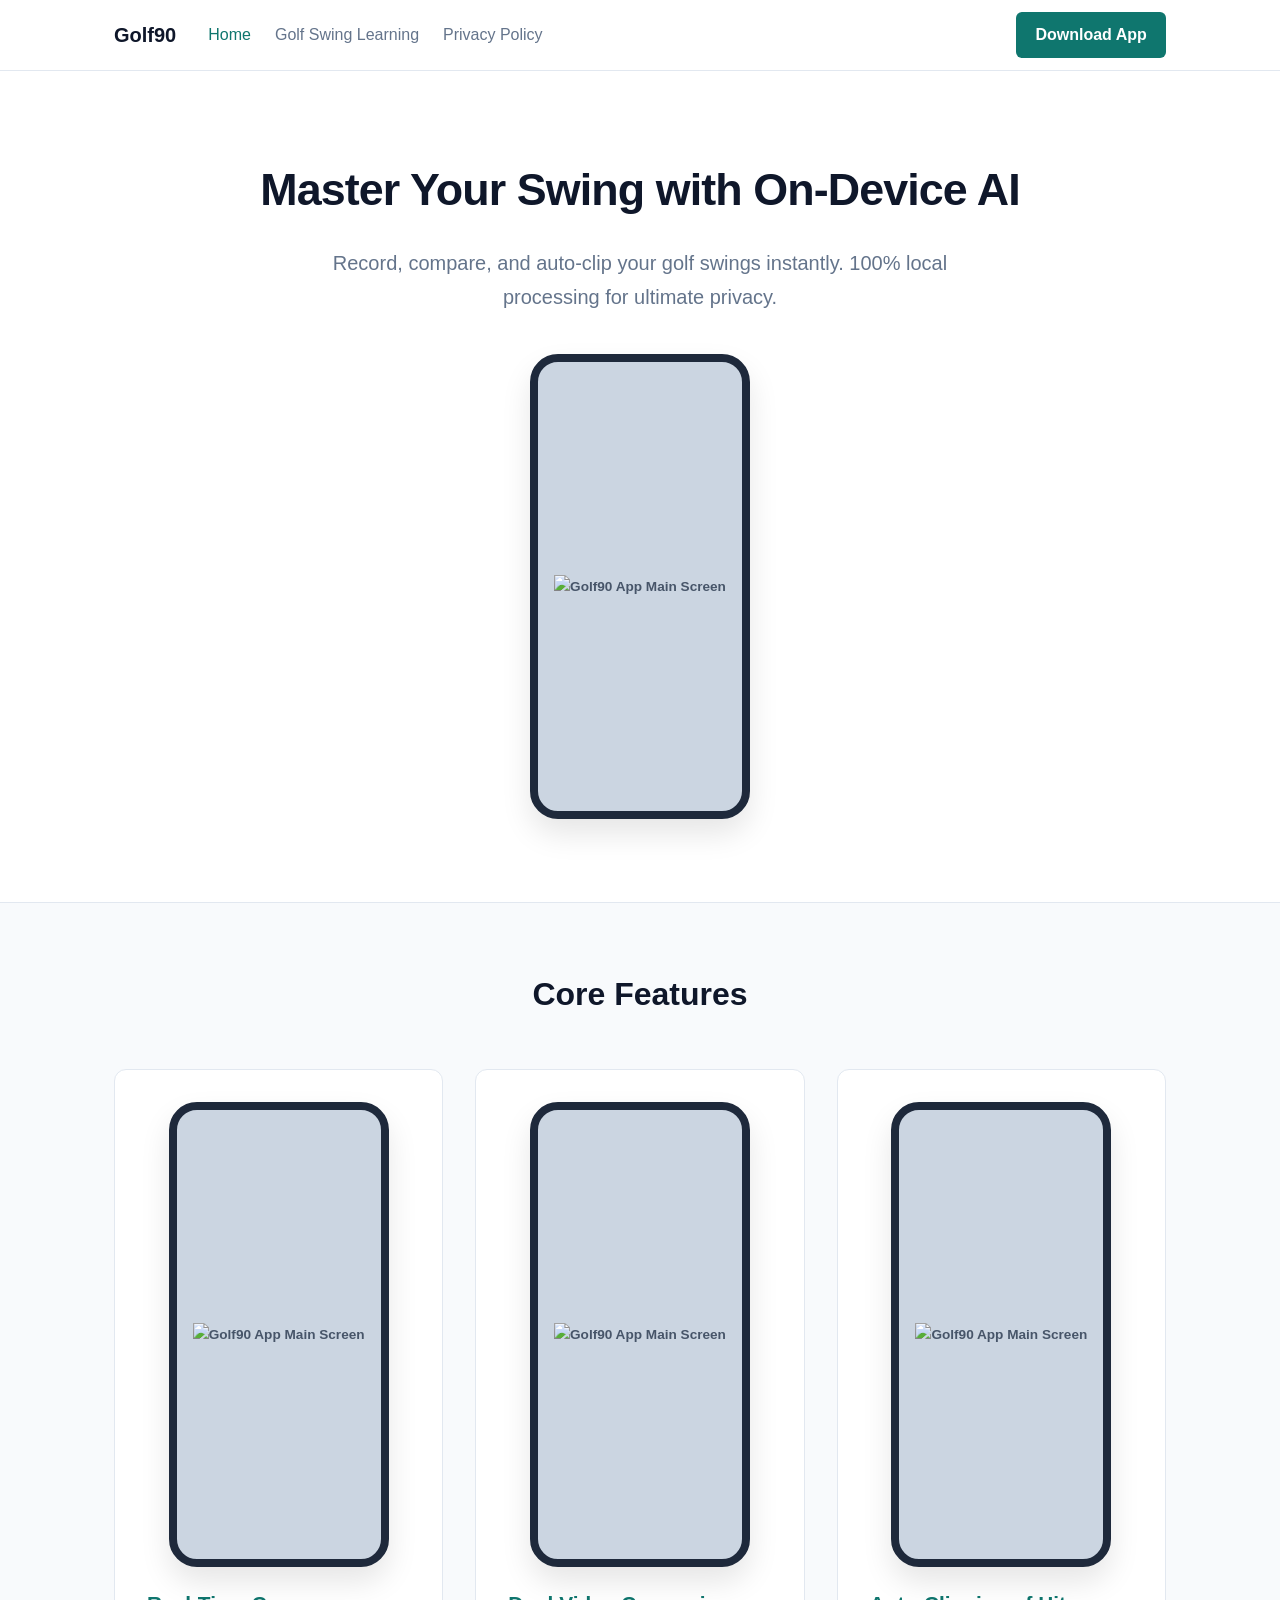
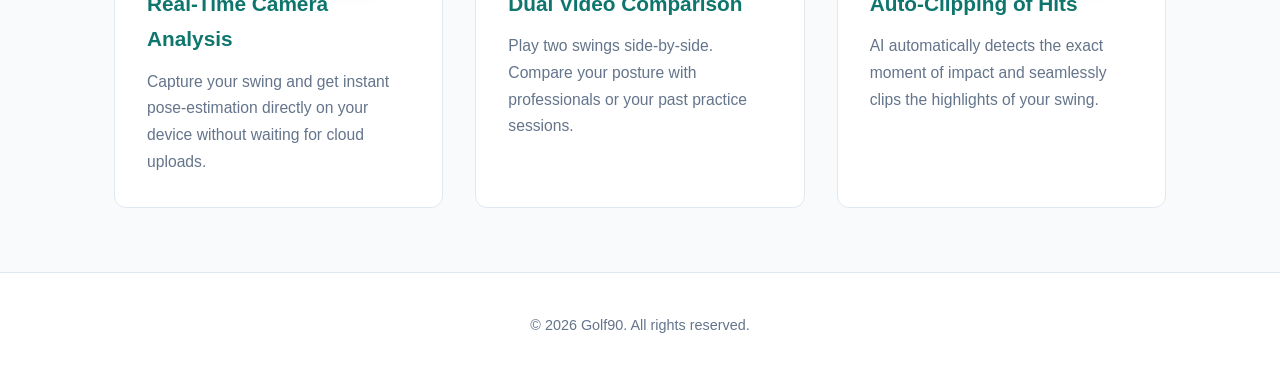
==== index.html @ eeab6f47 "Add files via upload" ====
<!DOCTYPE html>
<html lang="en">
<head>
  <meta charset="UTF-8">
  <meta name="viewport" content="width=device-width, initial-scale=1.0">
  <title>Golf90 - AI Golf Swing Analysis</title>
  <link rel="stylesheet" href="style.css">
</head>
<body>
  <header>
    <div class="container navbar">
      <div class="nav-left">
        <a href="index.html" class="logo-container">
          <span>Golf90</span>
        </a>
        <ul class="nav-menu">
          <li><a href="index.html" class="active" data-i18n="home">Home</a></li>
          <li><a href="blog.html" data-i18n="learn">Golf Swing Learning</a></li>
          <li><a href="privacy.html" data-i18n="privacy">Privacy Policy</a></li>
        </ul>
      </div>
      <a href="https://apps.apple.com" target="_blank" class="btn-download" data-i18n="download">Download App</a>
    </div>
  </header>

  <main>
    <!-- Hero Section -->
    <section class="hero">
      <div class="container">
        <h1 data-i18n="heroTitle">Master Your Swing with On-Device AI</h1>
        <p data-i18n="heroSub">Record, compare, and auto-clip your golf swings instantly. 100% local processing for ultimate privacy.</p>
        
        <div class="hero-visuals">
          <div class="phone-mockup">
            <img src="home.jpg" alt="Golf90 App Main Screen">
          </div>
        </div>
      </div>
    </section>

    <!-- Core Features Section -->
    <section class="features-section">
      <div class="container">
        <h2 class="section-title" data-i18n="featuresTitle">Core Features</h2>
        <div class="features-grid">
          
          <!-- 功能1：实时拍摄分析 -->
          <div class="feature-card">
            <div class="phone-mockup">
              <img src="home.jpg" alt="Golf90 App Main Screen">
            </div>
            <h3 data-i18n="f1Title">Real-Time Camera Analysis</h3>
            <p data-i18n="f1Desc">Capture your swing and get instant pose-estimation directly on your device without waiting for cloud uploads.</p>
          </div>

          <!-- 功能2：双视频对比分析 -->
          <div class="feature-card">
            <div class="phone-mockup">
              <img src="home.jpg" alt="Golf90 App Main Screen">
            </div>
            <h3 data-i18n="f2Title">Dual Video Comparison</h3>
            <p data-i18n="f2Desc">Play two swings side-by-side. Compare your posture with professionals or your past practice sessions.</p>
          </div>

          <!-- 功能3：击球自动剪辑 -->
          <div class="feature-card">
            <div class="phone-mockup">
              <img src="home.jpg" alt="Golf90 App Main Screen">
            </div>
            <h3 data-i18n="f3Title">Auto-Clipping of Hits</h3>
            <p data-i18n="f3Desc">AI automatically detects the exact moment of impact and seamlessly clips the highlights of your swing.</p>
          </div>

        </div>
      </div>
    </section>
  </main>

  <footer>
    <div class="container">
      <p data-i18n="footerText">© 2026 Golf90. All rights reserved.</p>
    </div>
  </footer>

  <script src="i18n.js"></script>
</body>
</html>
---- style.css ----
:root {
  --primary-color: #0f766e;
  --primary-hover: #115e59;
  --bg-color: #f8fafc;
  --text-color: #0f172a;
  --text-muted: #64748b;
  --card-bg: #ffffff;
  --border-color: #e2e8f0;
  --max-width: 1100px;
}

* {
  box-sizing: border-box;
  margin: 0;
  padding: 0;
}

body {
  font-family: -apple-system, BlinkMacSystemFont, "Segoe UI", Roboto, Helvetica, Arial, sans-serif;
  background-color: var(--bg-color);
  color: var(--text-color);
  line-height: 1.7;
}

.container {
  max-width: var(--max-width);
  margin: 0 auto;
  padding: 0 1.5rem;
}

/* Header Navbar */
header {
  background: #ffffff;
  border-bottom: 1px solid var(--border-color);
  position: sticky;
  top: 0;
  z-index: 100;
}

.navbar {
  display: flex;
  justify-content: space-between;
  align-items: center;
  height: 70px;
}

.nav-left {
  display: flex;
  align-items: center;
  gap: 2rem;
}

.logo-container {
  display: flex;
  align-items: center;
  gap: 0.75rem;
  text-decoration: none;
  font-weight: 700;
  font-size: 1.25rem;
  color: var(--text-color);
}

.logo-img {
  width: 36px;
  height: 36px;
  background: var(--primary-color);
  border-radius: 8px;
  display: flex;
  align-items: center;
  justify-content: center;
  color: #fff;
  font-weight: bold;
}

.nav-menu {
  display: flex;
  gap: 1.5rem;
  list-style: none;
}

.nav-menu a {
  text-decoration: none;
  color: var(--text-muted);
  font-weight: 500;
  transition: color 0.2s;
}

.nav-menu a:hover,
.nav-menu a.active {
  color: var(--primary-color);
}

.btn-download {
  background-color: var(--primary-color);
  color: #ffffff;
  padding: 0.6rem 1.2rem;
  border-radius: 6px;
  text-decoration: none;
  font-weight: 600;
  transition: background-color 0.2s;
  white-space: nowrap;
  display: inline-block;
}

.btn-download:hover {
  background-color: var(--primary-hover);
}

/* Hero Section */
.hero {
  padding: 5rem 0 4rem;
  text-align: center;
  background: #ffffff;
  border-bottom: 1px solid var(--border-color);
}

.hero h1 {
  font-size: 2.8rem;
  margin-bottom: 1.2rem;
  letter-spacing: -0.02em;
}

.hero p {
  font-size: 1.25rem;
  color: var(--text-muted);
  max-width: 680px;
  margin: 0 auto 2.5rem;
}

/* Features Grid (核心卖点) */
.features-section {
  padding: 4rem 0;
}

.section-title {
  text-align: center;
  font-size: 2rem;
  margin-bottom: 3rem;
}

.features-grid {
  display: grid;
  grid-template-columns: repeat(auto-fit, minmax(280px, 1fr));
  gap: 2rem;
}

.feature-card {
  background: var(--card-bg);
  padding: 2rem;
  border-radius: 12px;
  border: 1px solid var(--border-color);
}

.feature-card h3 {
  font-size: 1.3rem;
  margin-bottom: 0.75rem;
  color: var(--primary-color);
}

.feature-card p {
  color: var(--text-muted);
  font-size: 0.98rem;
}

/* How it works */
.how-it-works {
  background: #ffffff;
  padding: 4rem 0;
  border-top: 1px solid var(--border-color);
  border-bottom: 1px solid var(--border-color);
}

.steps-grid {
  display: grid;
  grid-template-columns: repeat(auto-fit, minmax(250px, 1fr));
  gap: 2rem;
  margin-top: 2rem;
}

.step-item {
  text-align: center;
}

.step-num {
  width: 45px;
  height: 45px;
  background: var(--bg-color);
  color: var(--primary-color);
  border: 2px solid var(--primary-color);
  border-radius: 50%;
  display: flex;
  align-items: center;
  justify-content: center;
  font-weight: 700;
  margin: 0 auto 1rem;
}

/* Pure Text Article List */
.text-list {
  display: flex;
  flex-direction: column;
  gap: 1.5rem;
  margin: 3rem 0;
}

.text-card {
  background: var(--card-bg);
  border: 1px solid var(--border-color);
  border-radius: 10px;
  padding: 1.8rem;
  transition: border-color 0.2s;
}

.text-card:hover {
  border-color: var(--primary-color);
}

.text-card h2 {
  font-size: 1.35rem;
  margin-bottom: 0.6rem;
}

.text-card h2 a {
  color: var(--text-color);
  text-decoration: none;
}

.text-card h2 a:hover {
  color: var(--primary-color);
}

.text-card p {
  color: var(--text-muted);
  font-size: 1rem;
  margin-bottom: 1rem;
}

.link-more {
  color: var(--primary-color);
  font-weight: 600;
  text-decoration: none;
}

/* Content Box (Article Detail & Privacy) */
.content-box {
  background: var(--card-bg);
  padding: 3rem;
  margin: 3rem auto;
  border-radius: 12px;
  border: 1px solid var(--border-color);
  max-width: 850px;
}

.content-box h1 {
  font-size: 2.2rem;
  margin-bottom: 1.5rem;
  line-height: 1.3;
}

.content-box h2 {
  font-size: 1.4rem;
  margin: 2rem 0 0.8rem;
  color: var(--text-color);
}

.content-box h3 {
  font-size: 1.15rem;
  margin: 1.5rem 0 0.5rem;
}

.content-box p {
  margin-bottom: 1.2rem;
  color: #334155;
  font-size: 1.05rem;
}

.content-box ul, .content-box ol {
  margin: 0 0 1.5rem 1.5rem;
  color: #334155;
}

.content-box li {
  margin-bottom: 0.5rem;
}

.content-box blockquote {
  border-left: 4px solid var(--primary-color);
  padding-left: 1rem;
  margin: 1.5rem 0;
  color: var(--text-muted);
  font-style: italic;
  background: var(--bg-color);
  padding: 1rem;
  border-radius: 0 8px 8px 0;
}

/* Footer */
footer {
  text-align: center;
  padding: 2.5rem 0;
  border-top: 1px solid var(--border-color);
  color: var(--text-muted);
  font-size: 0.9rem;
  background: #ffffff;
}

/* Mobile Responsive */
@media (max-width: 768px) {
  .navbar {
    flex-direction: column;
    height: auto;
    padding: 1rem 0;
    gap: 1rem;
  }
  
  .nav-left {
    flex-direction: column;
    gap: 1rem;
  }
  
  .nav-menu {
    gap: 1rem;
  }

  .hero h1 {
    font-size: 2rem;
  }

  .content-box {
    padding: 1.5rem;
  }
}
/* App Screenshot Mockups */
.phone-mockup {
  width: 100%;
  max-width: 220px; /* 从 280px 缩小 */
  aspect-ratio: 9/19;
  background: #cbd5e1;
  border-radius: 28px; /* 适配缩小的尺寸 */
  border: 8px solid #1e293b; /* 边框等比缩小 */
  margin: 0 auto 1.2rem;
  display: flex;
  align-items: center;
  justify-content: center;
  text-align: center;
  color: #475569;
  font-size: 0.85rem;
  font-weight: 600;
  box-shadow: 0 15px 30px rgba(0,0,0,0.1);
  overflow: hidden;
  position: relative;
}

.phone-mockup span {
  padding: 0.8rem;
}
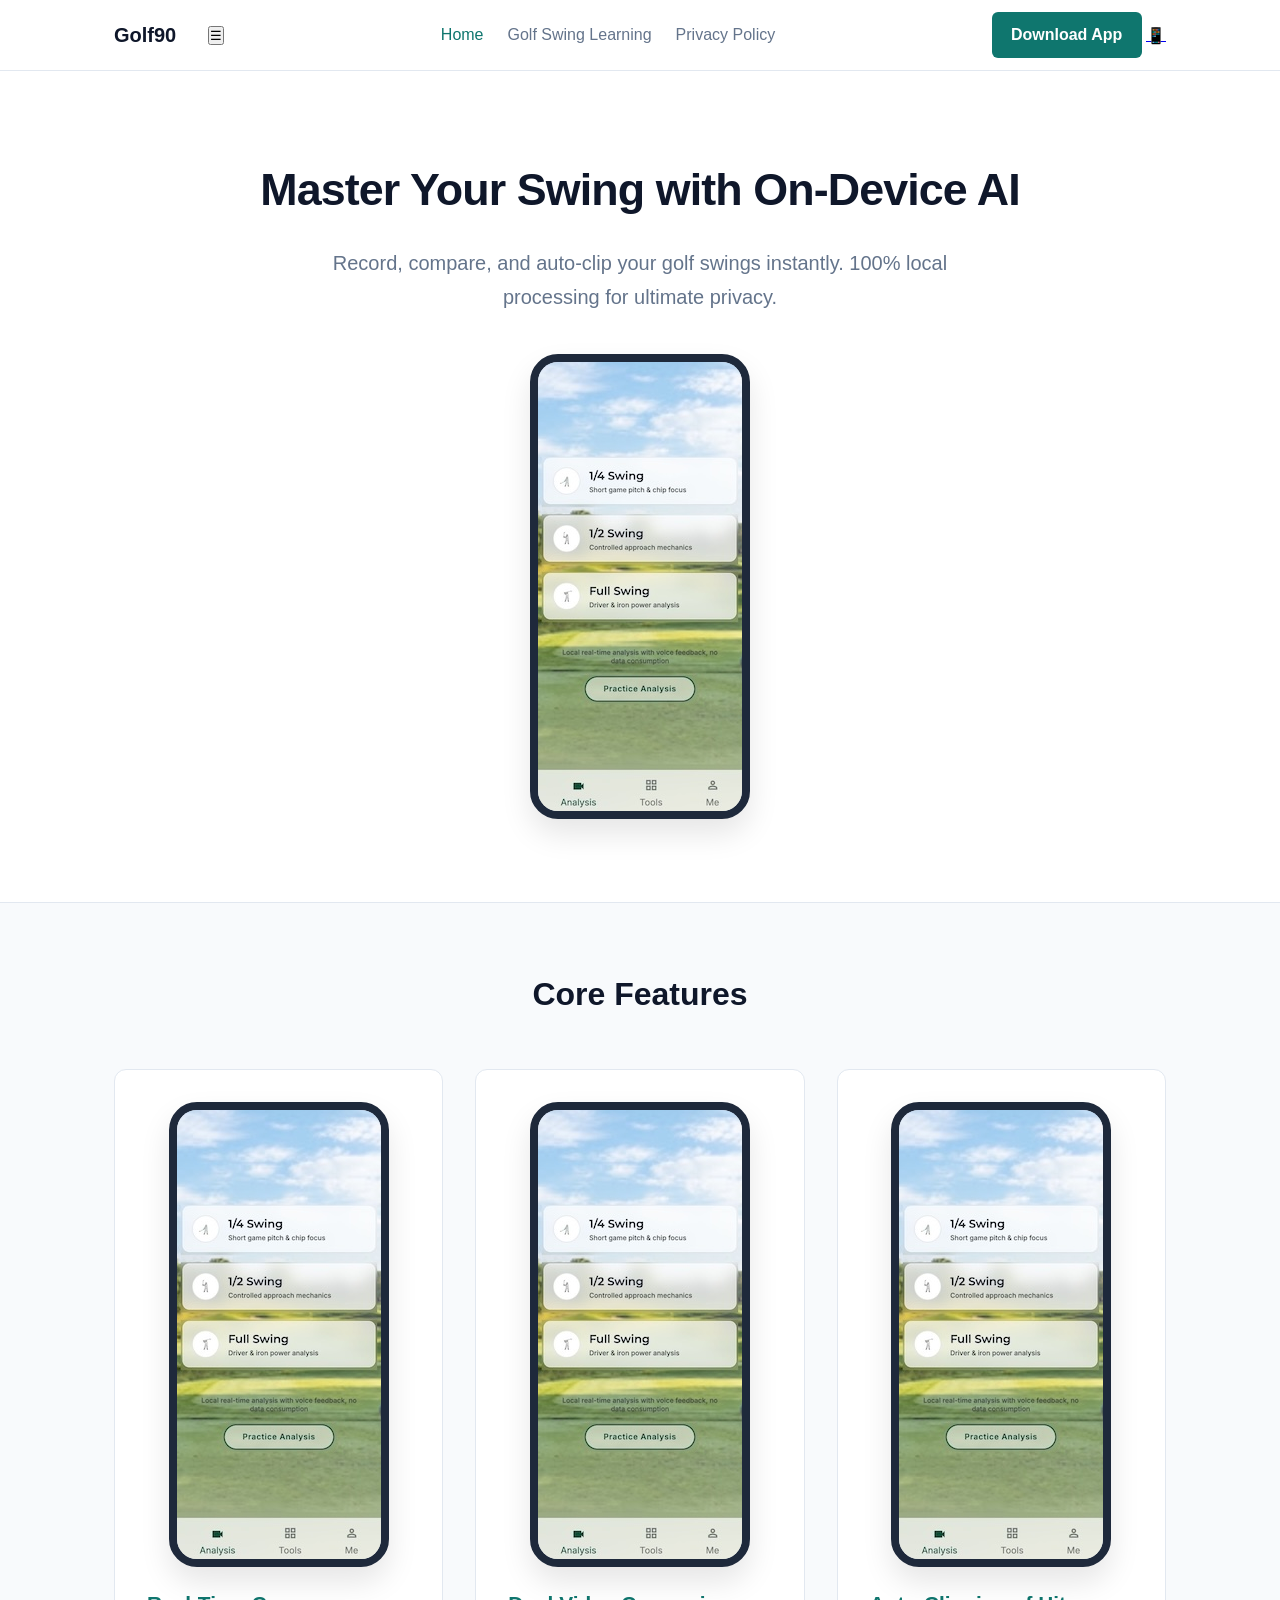
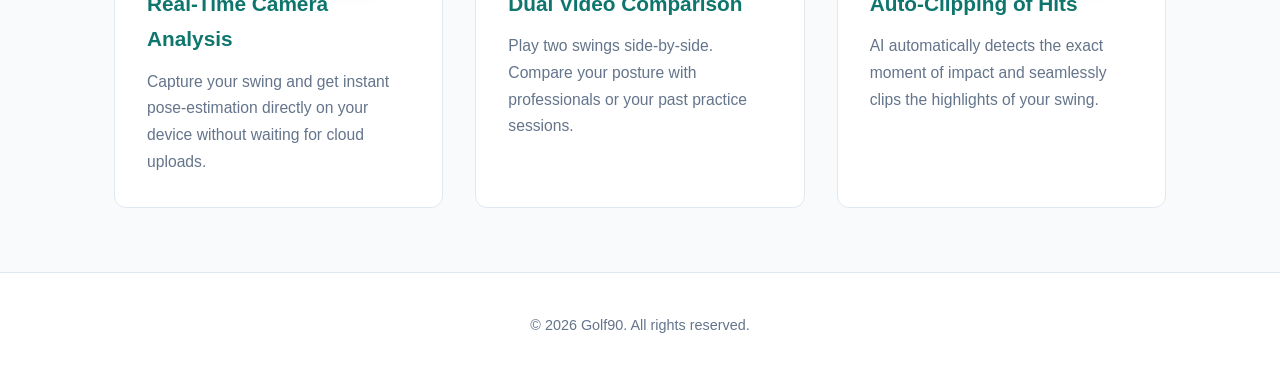
==== commit 2fc8ab87: "Update index.html" ====
--- a/index.html
+++ b/index.html
@@ -7,21 +7,25 @@
   <link rel="stylesheet" href="style.css">
 </head>
 <body>
-  <header>
-    <div class="container navbar">
-      <div class="nav-left">
-        <a href="index.html" class="logo-container">
-          <span>Golf90</span>
-        </a>
-        <ul class="nav-menu">
-          <li><a href="index.html" class="active" data-i18n="home">Home</a></li>
-          <li><a href="blog.html" data-i18n="learn">Golf Swing Learning</a></li>
-          <li><a href="privacy.html" data-i18n="privacy">Privacy Policy</a></li>
-        </ul>
-      </div>
+<header>
+  <div class="container navbar">
+    <div class="nav-left">
+      <a href="index.html" class="logo-container">
+        <span>Golf90</span>
+      </a>
+      <button class="menu-toggle" aria-label="Toggle menu">☰</button>
+    </div>
+    <ul class="nav-menu" id="nav-menu">
+      <li><a href="index.html" class="active" data-i18n="home">Home</a></li>
+      <li><a href="blog.html" data-i18n="learn">Golf Swing Learning</a></li>
+      <li><a href="privacy.html" data-i18n="privacy">Privacy Policy</a></li>
+    </ul>
+    <div class="nav-right">
       <a href="https://apps.apple.com" target="_blank" class="btn-download" data-i18n="download">Download App</a>
+      <a href="https://apps.apple.com" target="_blank" class="btn-download-icon" aria-label="Download App">📱</a>
     </div>
-  </header>
+  </div>
+</header>
 
   <main>
     <!-- Hero Section -->
@@ -32,7 +36,7 @@
         
         <div class="hero-visuals">
           <div class="phone-mockup">
-            <img src="home.jpg" alt="Golf90 App Main Screen">
+            <img src="home1.jpg" alt="Golf90 App Main Screen">
           </div>
         </div>
       </div>
@@ -47,7 +51,7 @@
           <!-- 功能1：实时拍摄分析 -->
           <div class="feature-card">
             <div class="phone-mockup">
-              <img src="home.jpg" alt="Golf90 App Main Screen">
+              <img src="home2.jpg" alt="Golf90 App Main Screen">
             </div>
             <h3 data-i18n="f1Title">Real-Time Camera Analysis</h3>
             <p data-i18n="f1Desc">Capture your swing and get instant pose-estimation directly on your device without waiting for cloud uploads.</p>
@@ -56,7 +60,7 @@
           <!-- 功能2：双视频对比分析 -->
           <div class="feature-card">
             <div class="phone-mockup">
-              <img src="home.jpg" alt="Golf90 App Main Screen">
+              <img src="home3.jpg" alt="Golf90 App Main Screen">
             </div>
             <h3 data-i18n="f2Title">Dual Video Comparison</h3>
             <p data-i18n="f2Desc">Play two swings side-by-side. Compare your posture with professionals or your past practice sessions.</p>
@@ -65,7 +69,7 @@
           <!-- 功能3：击球自动剪辑 -->
           <div class="feature-card">
             <div class="phone-mockup">
-              <img src="home.jpg" alt="Golf90 App Main Screen">
+              <img src="home4.jpg" alt="Golf90 App Main Screen">
             </div>
             <h3 data-i18n="f3Title">Auto-Clipping of Hits</h3>
             <p data-i18n="f3Desc">AI automatically detects the exact moment of impact and seamlessly clips the highlights of your swing.</p>
@@ -84,4 +88,4 @@
 
   <script src="i18n.js"></script>
 </body>
-</html>+</html>
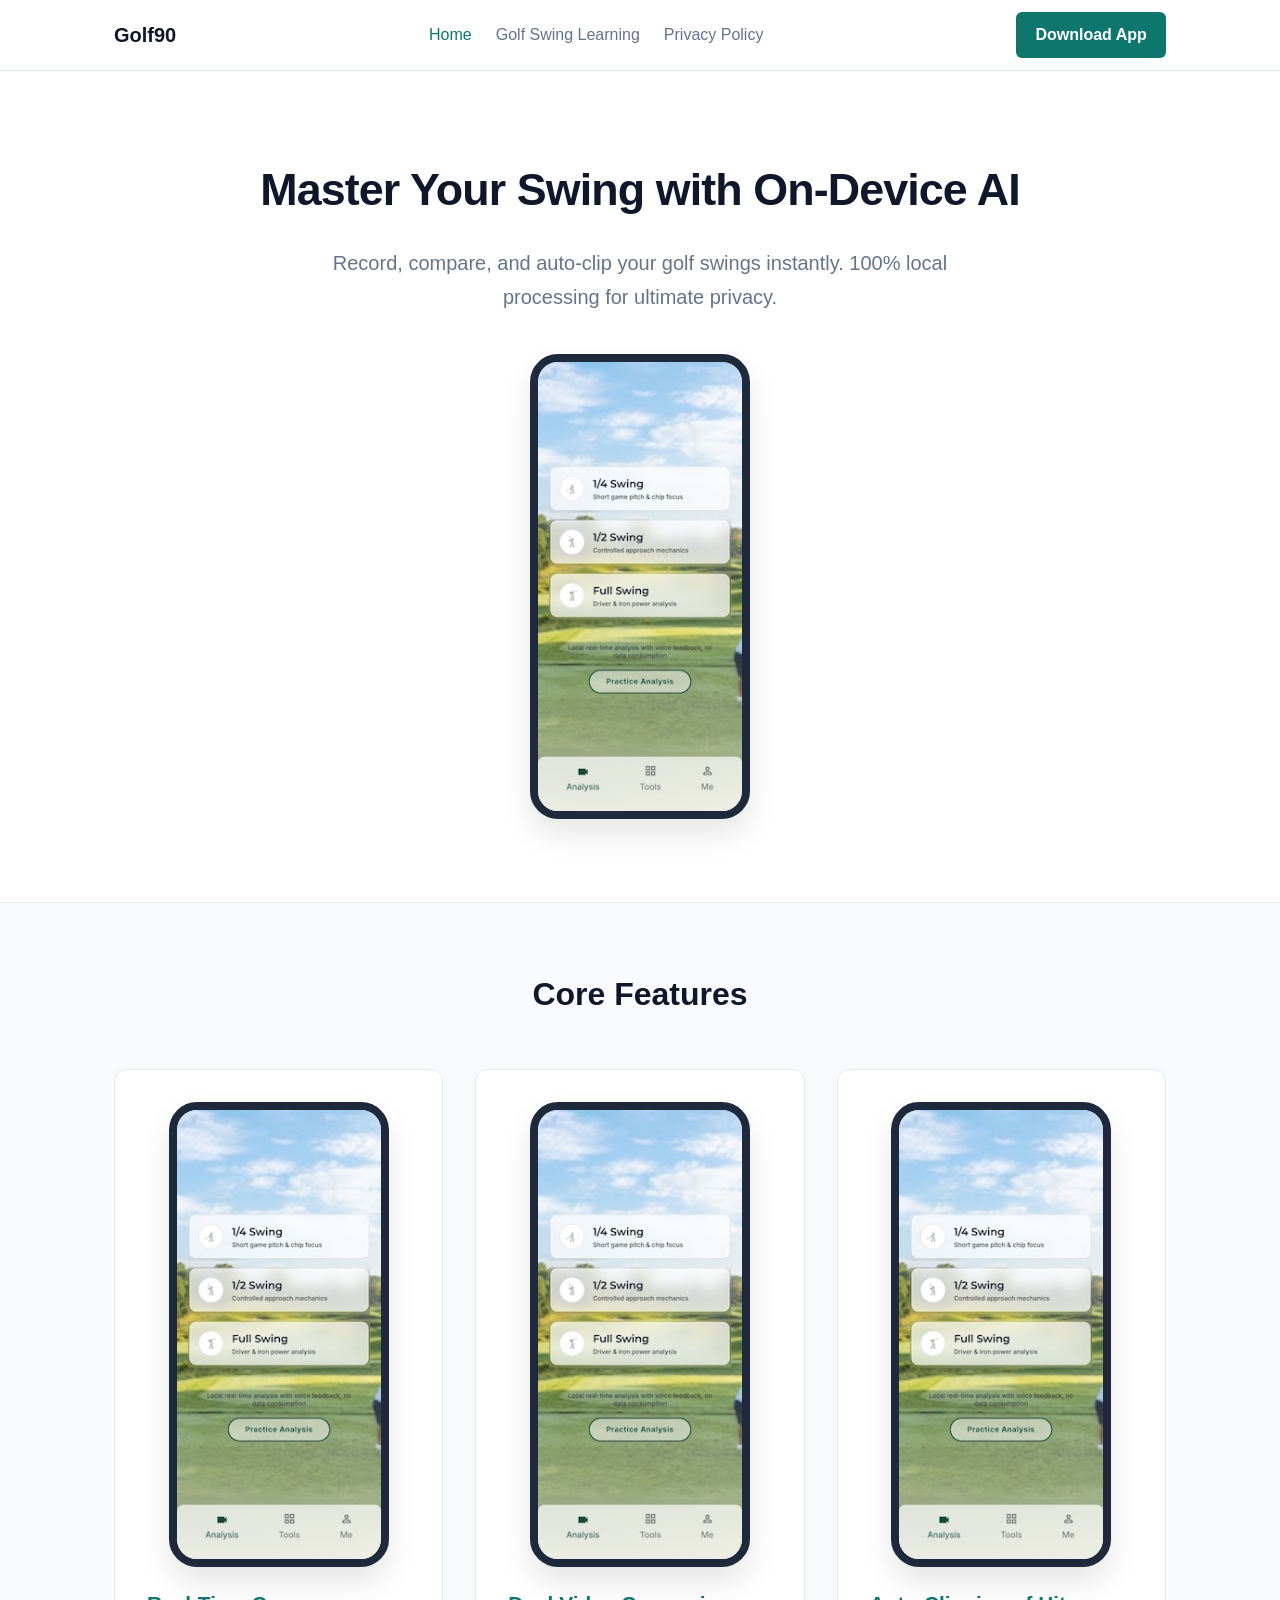
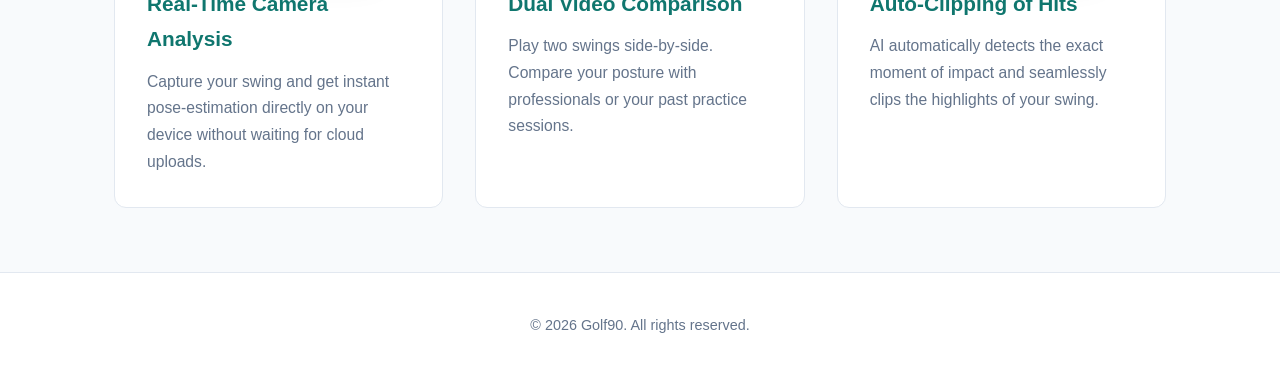
==== commit 3a3b6da3: "Update index.html" ====
--- a/index.html
+++ b/index.html
@@ -10,10 +10,10 @@
 <header>
   <div class="container navbar">
     <div class="nav-left">
+      <button class="menu-toggle" aria-label="Toggle menu">☰</button>
       <a href="index.html" class="logo-container">
         <span>Golf90</span>
       </a>
-      <button class="menu-toggle" aria-label="Toggle menu">☰</button>
     </div>
     <ul class="nav-menu" id="nav-menu">
       <li><a href="index.html" class="active" data-i18n="home">Home</a></li>
--- a/style.css
+++ b/style.css
@@ -28,7 +28,6 @@
   padding: 0 1.5rem;
 }
 
-/* Header Navbar */
 header {
   background: #ffffff;
   border-bottom: 1px solid var(--border-color);
@@ -37,6 +36,7 @@
   z-index: 100;
 }
 
+/* ---------- 桌面导航 (宽度 > 768px) ---------- */
 .navbar {
   display: flex;
   justify-content: space-between;
@@ -48,6 +48,7 @@
   display: flex;
   align-items: center;
   gap: 2rem;
+  flex-shrink: 0;
 }
 
 .logo-container {
@@ -60,20 +61,8 @@
   color: var(--text-color);
 }
 
-.logo-img {
-  width: 36px;
-  height: 36px;
-  background: var(--primary-color);
-  border-radius: 8px;
-  display: flex;
-  align-items: center;
-  justify-content: center;
-  color: #fff;
-  font-weight: bold;
-}
-
 .nav-menu {
-  display: flex;
+  display: flex;           /* 水平显示 */
   gap: 1.5rem;
   list-style: none;
 }
@@ -84,12 +73,12 @@
   font-weight: 500;
   transition: color 0.2s;
 }
-
 .nav-menu a:hover,
 .nav-menu a.active {
   color: var(--primary-color);
 }
 
+/* 桌面端下载按钮 */
 .btn-download {
   background-color: var(--primary-color);
   color: #ffffff;
@@ -99,12 +88,105 @@
   font-weight: 600;
   transition: background-color 0.2s;
   white-space: nowrap;
-  display: inline-block;
-}
-
+  display: inline-block;   /* 桌面显示 */
+}
 .btn-download:hover {
   background-color: var(--primary-hover);
 }
+
+/* 桌面端隐藏移动元素（汉堡按钮和手机图标） */
+.menu-toggle,
+.btn-download-icon {
+  display: none !important; /* 用 !important 确保覆盖 */
+}
+
+/* ---------- 移动端适配 (宽度 ≤ 768px) ---------- */
+@media (max-width: 768px) {
+  .navbar {
+    flex-wrap: wrap;
+    height: auto;
+    padding: 0.8rem 1.5rem;
+    gap: 0.5rem;
+  }
+
+  .nav-left {
+    display: flex;
+    align-items: center;
+    gap: 1rem;
+    flex-shrink: 0;
+  }
+
+  /* 显示汉堡按钮 */
+  .menu-toggle {
+    display: block !important;   /* 覆盖桌面隐藏 */
+    background: none;
+    border: none;
+    font-size: 1.8rem;
+    cursor: pointer;
+    color: var(--text-color);
+    padding: 0 0.5rem;
+  }
+
+  /* 显示手机图标 */
+  .btn-download-icon {
+    display: flex !important;
+    font-size: 1.6rem;
+    text-decoration: none;
+    color: var(--text-color);
+    padding: 0.3rem;
+  }
+
+  .nav-right {
+    display: flex;
+    align-items: center;
+    gap: 0.5rem;
+  }
+
+  /* 隐藏文字版下载按钮 */
+  .btn-download {
+    display: none !important;
+  }
+
+  /* 移动端菜单：默认折叠 */
+  .nav-menu {
+    display: none;           /* 默认隐藏 */
+    flex-direction: column;
+    width: 100%;
+    gap: 0.5rem;
+    padding: 1rem 0;
+    border-top: 1px solid var(--border-color);
+    margin-top: 0.5rem;
+    order: 3;
+  }
+
+  .nav-menu.open {
+    display: flex;           /* 展开 */
+  }
+
+  .nav-menu li {
+    text-align: center;
+  }
+
+  .nav-menu a {
+    display: block;
+    padding: 0.5rem 0;
+  }
+
+  /* 其他移动适配 */
+  .hero h1 {
+    font-size: 2rem;
+  }
+  .hero p {
+    font-size: 1rem;
+  }
+  .content-box {
+    padding: 1.5rem;
+  }
+  .content-box h1 {
+    font-size: 1.8rem;
+  }
+}
+
 
 /* Hero Section */
 .hero {
@@ -127,82 +209,43 @@
   margin: 0 auto 2.5rem;
 }
 
-/* Features Grid (核心卖点) */
+/* Features */
 .features-section {
   padding: 4rem 0;
 }
-
 .section-title {
   text-align: center;
   font-size: 2rem;
   margin-bottom: 3rem;
 }
-
 .features-grid {
   display: grid;
   grid-template-columns: repeat(auto-fit, minmax(280px, 1fr));
   gap: 2rem;
 }
-
 .feature-card {
   background: var(--card-bg);
   padding: 2rem;
   border-radius: 12px;
   border: 1px solid var(--border-color);
 }
-
 .feature-card h3 {
   font-size: 1.3rem;
   margin-bottom: 0.75rem;
   color: var(--primary-color);
 }
-
 .feature-card p {
   color: var(--text-muted);
   font-size: 0.98rem;
 }
 
-/* How it works */
-.how-it-works {
-  background: #ffffff;
-  padding: 4rem 0;
-  border-top: 1px solid var(--border-color);
-  border-bottom: 1px solid var(--border-color);
-}
-
-.steps-grid {
-  display: grid;
-  grid-template-columns: repeat(auto-fit, minmax(250px, 1fr));
-  gap: 2rem;
-  margin-top: 2rem;
-}
-
-.step-item {
-  text-align: center;
-}
-
-.step-num {
-  width: 45px;
-  height: 45px;
-  background: var(--bg-color);
-  color: var(--primary-color);
-  border: 2px solid var(--primary-color);
-  border-radius: 50%;
-  display: flex;
-  align-items: center;
-  justify-content: center;
-  font-weight: 700;
-  margin: 0 auto 1rem;
-}
-
-/* Pure Text Article List */
+/* Article List */
 .text-list {
   display: flex;
   flex-direction: column;
   gap: 1.5rem;
   margin: 3rem 0;
 }
-
 .text-card {
   background: var(--card-bg);
   border: 1px solid var(--border-color);
@@ -210,38 +253,32 @@
   padding: 1.8rem;
   transition: border-color 0.2s;
 }
-
 .text-card:hover {
   border-color: var(--primary-color);
 }
-
 .text-card h2 {
   font-size: 1.35rem;
   margin-bottom: 0.6rem;
 }
-
 .text-card h2 a {
   color: var(--text-color);
   text-decoration: none;
 }
-
 .text-card h2 a:hover {
   color: var(--primary-color);
 }
-
 .text-card p {
   color: var(--text-muted);
   font-size: 1rem;
   margin-bottom: 1rem;
 }
-
 .link-more {
   color: var(--primary-color);
   font-weight: 600;
   text-decoration: none;
 }
 
-/* Content Box (Article Detail & Privacy) */
+/* Content Box */
 .content-box {
   background: var(--card-bg);
   padding: 3rem;
@@ -250,47 +287,33 @@
   border: 1px solid var(--border-color);
   max-width: 850px;
 }
-
 .content-box h1 {
   font-size: 2.2rem;
   margin-bottom: 1.5rem;
-  line-height: 1.3;
-}
-
+}
 .content-box h2 {
   font-size: 1.4rem;
   margin: 2rem 0 0.8rem;
-  color: var(--text-color);
-}
-
-.content-box h3 {
-  font-size: 1.15rem;
-  margin: 1.5rem 0 0.5rem;
-}
-
+}
 .content-box p {
   margin-bottom: 1.2rem;
   color: #334155;
   font-size: 1.05rem;
 }
-
 .content-box ul, .content-box ol {
   margin: 0 0 1.5rem 1.5rem;
   color: #334155;
 }
-
 .content-box li {
   margin-bottom: 0.5rem;
 }
-
 .content-box blockquote {
   border-left: 4px solid var(--primary-color);
-  padding-left: 1rem;
+  padding: 1rem;
   margin: 1.5rem 0;
   color: var(--text-muted);
   font-style: italic;
   background: var(--bg-color);
-  padding: 1rem;
   border-radius: 0 8px 8px 0;
 }
 
@@ -304,53 +327,115 @@
   background: #ffffff;
 }
 
-/* Mobile Responsive */
-@media (max-width: 768px) {
-  .navbar {
-    flex-direction: column;
-    height: auto;
-    padding: 1rem 0;
-    gap: 1rem;
-  }
-  
-  .nav-left {
-    flex-direction: column;
-    gap: 1rem;
-  }
-  
-  .nav-menu {
-    gap: 1rem;
-  }
-
-  .hero h1 {
-    font-size: 2rem;
-  }
-
-  .content-box {
-    padding: 1.5rem;
-  }
-}
-/* App Screenshot Mockups */
+/* Phone Mockup */
 .phone-mockup {
   width: 100%;
-  max-width: 220px; /* 从 280px 缩小 */
+  max-width: 220px;
   aspect-ratio: 9/19;
   background: #cbd5e1;
-  border-radius: 28px; /* 适配缩小的尺寸 */
-  border: 8px solid #1e293b; /* 边框等比缩小 */
+  border-radius: 28px;
+  border: 8px solid #1e293b;
   margin: 0 auto 1.2rem;
   display: flex;
   align-items: center;
   justify-content: center;
-  text-align: center;
+  overflow: hidden;
+  box-shadow: 0 15px 30px rgba(0,0,0,0.1);
+}
+.phone-mockup img {
+  width: 100%;
+  height: 100%;
+  object-fit: cover;
+  display: block;
+}
+.phone-mockup span {
+  padding: 0.8rem;
   color: #475569;
   font-size: 0.85rem;
   font-weight: 600;
-  box-shadow: 0 15px 30px rgba(0,0,0,0.1);
-  overflow: hidden;
-  position: relative;
-}
-
-.phone-mockup span {
-  padding: 0.8rem;
-}
+}
+
+/* ===== 移动端适配 (宽度 ≤ 768px) ===== */
+@media (max-width: 768px) {
+  .navbar {
+    flex-wrap: wrap;
+    height: auto;
+    padding: 0.8rem 1.5rem;
+    gap: 0.5rem;
+  }
+
+  .nav-left {
+    display: flex;
+    align-items: center;
+    gap: 1rem;
+    flex-shrink: 0;
+  }
+
+  /* 显示汉堡按钮 */
+  .menu-toggle {
+    display: block;
+    background: none;
+    border: none;
+    font-size: 1.8rem;
+    cursor: pointer;
+    color: var(--text-color);
+    padding: 0 0.5rem;
+  }
+
+  .btn-download-icon {
+    display: flex;
+    font-size: 1.6rem;
+    text-decoration: none;
+    color: var(--text-color);
+    padding: 0.3rem;
+  }
+
+  .nav-right {
+    display: flex;
+    align-items: center;
+    gap: 0.5rem;
+  }
+
+  .btn-download {
+    display: none;  /* 隐藏文字按钮 */
+  }
+
+  /* 移动端菜单：垂直折叠 */
+  .nav-menu {
+    display: none;              /* 默认隐藏 */
+    flex-direction: column;
+    width: 100%;
+    gap: 0.5rem;
+    padding: 1rem 0;
+    border-top: 1px solid var(--border-color);
+    margin-top: 0.5rem;
+    order: 3;
+  }
+
+  .nav-menu.open {
+    display: flex;             /* 展开 */
+  }
+
+  .nav-menu li {
+    text-align: center;
+  }
+
+  .nav-menu a {
+    display: block;
+    padding: 0.5rem 0;
+  }
+
+  /* 其它元素适配 */
+  .hero h1 {
+    font-size: 2rem;
+  }
+  .hero p {
+    font-size: 1rem;
+  }
+  .content-box {
+    padding: 1.5rem;
+  }
+  .content-box h1 {
+    font-size: 1.8rem;
+  }
+}
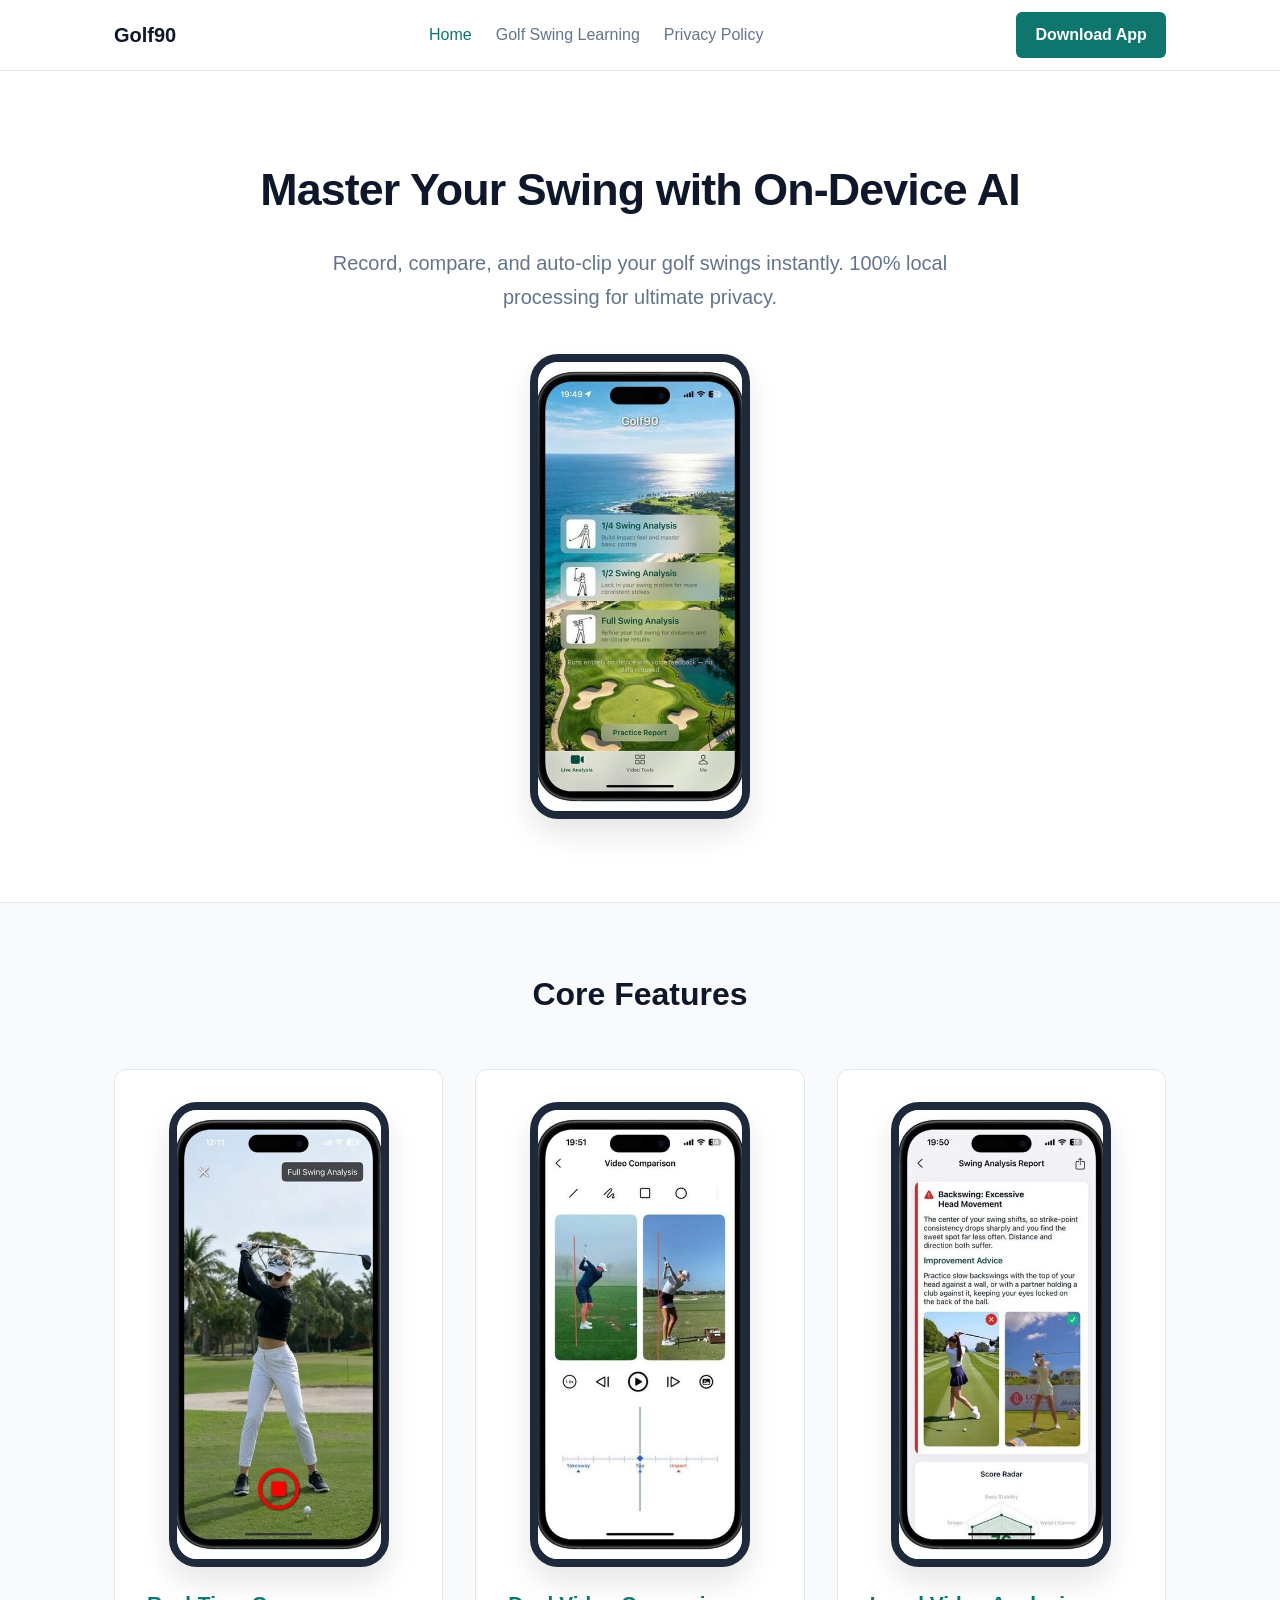
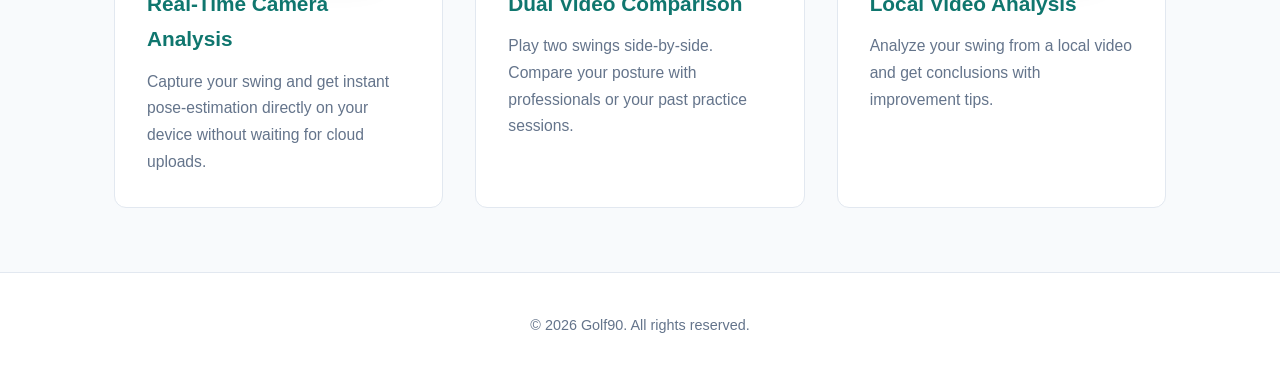
==== commit c3d86557: "Update index.html" ====
--- a/index.html
+++ b/index.html
@@ -48,7 +48,6 @@
         <h2 class="section-title" data-i18n="featuresTitle">Core Features</h2>
         <div class="features-grid">
           
-          <!-- 功能1：实时拍摄分析 -->
           <div class="feature-card">
             <div class="phone-mockup">
               <img src="home2.jpg" alt="Golf90 App Main Screen">
@@ -57,7 +56,6 @@
             <p data-i18n="f1Desc">Capture your swing and get instant pose-estimation directly on your device without waiting for cloud uploads.</p>
           </div>
 
-          <!-- 功能2：双视频对比分析 -->
           <div class="feature-card">
             <div class="phone-mockup">
               <img src="home3.jpg" alt="Golf90 App Main Screen">
@@ -66,13 +64,12 @@
             <p data-i18n="f2Desc">Play two swings side-by-side. Compare your posture with professionals or your past practice sessions.</p>
           </div>
 
-          <!-- 功能3：击球自动剪辑 -->
           <div class="feature-card">
             <div class="phone-mockup">
               <img src="home4.jpg" alt="Golf90 App Main Screen">
             </div>
-            <h3 data-i18n="f3Title">Auto-Clipping of Hits</h3>
-            <p data-i18n="f3Desc">AI automatically detects the exact moment of impact and seamlessly clips the highlights of your swing.</p>
+            <h3 data-i18n="f3Title">Local Video Analysis</h3>
+            <p data-i18n="f3Desc">Analyze your swing from a local video and get conclusions with improvement tips.</p>
           </div>
 
         </div>
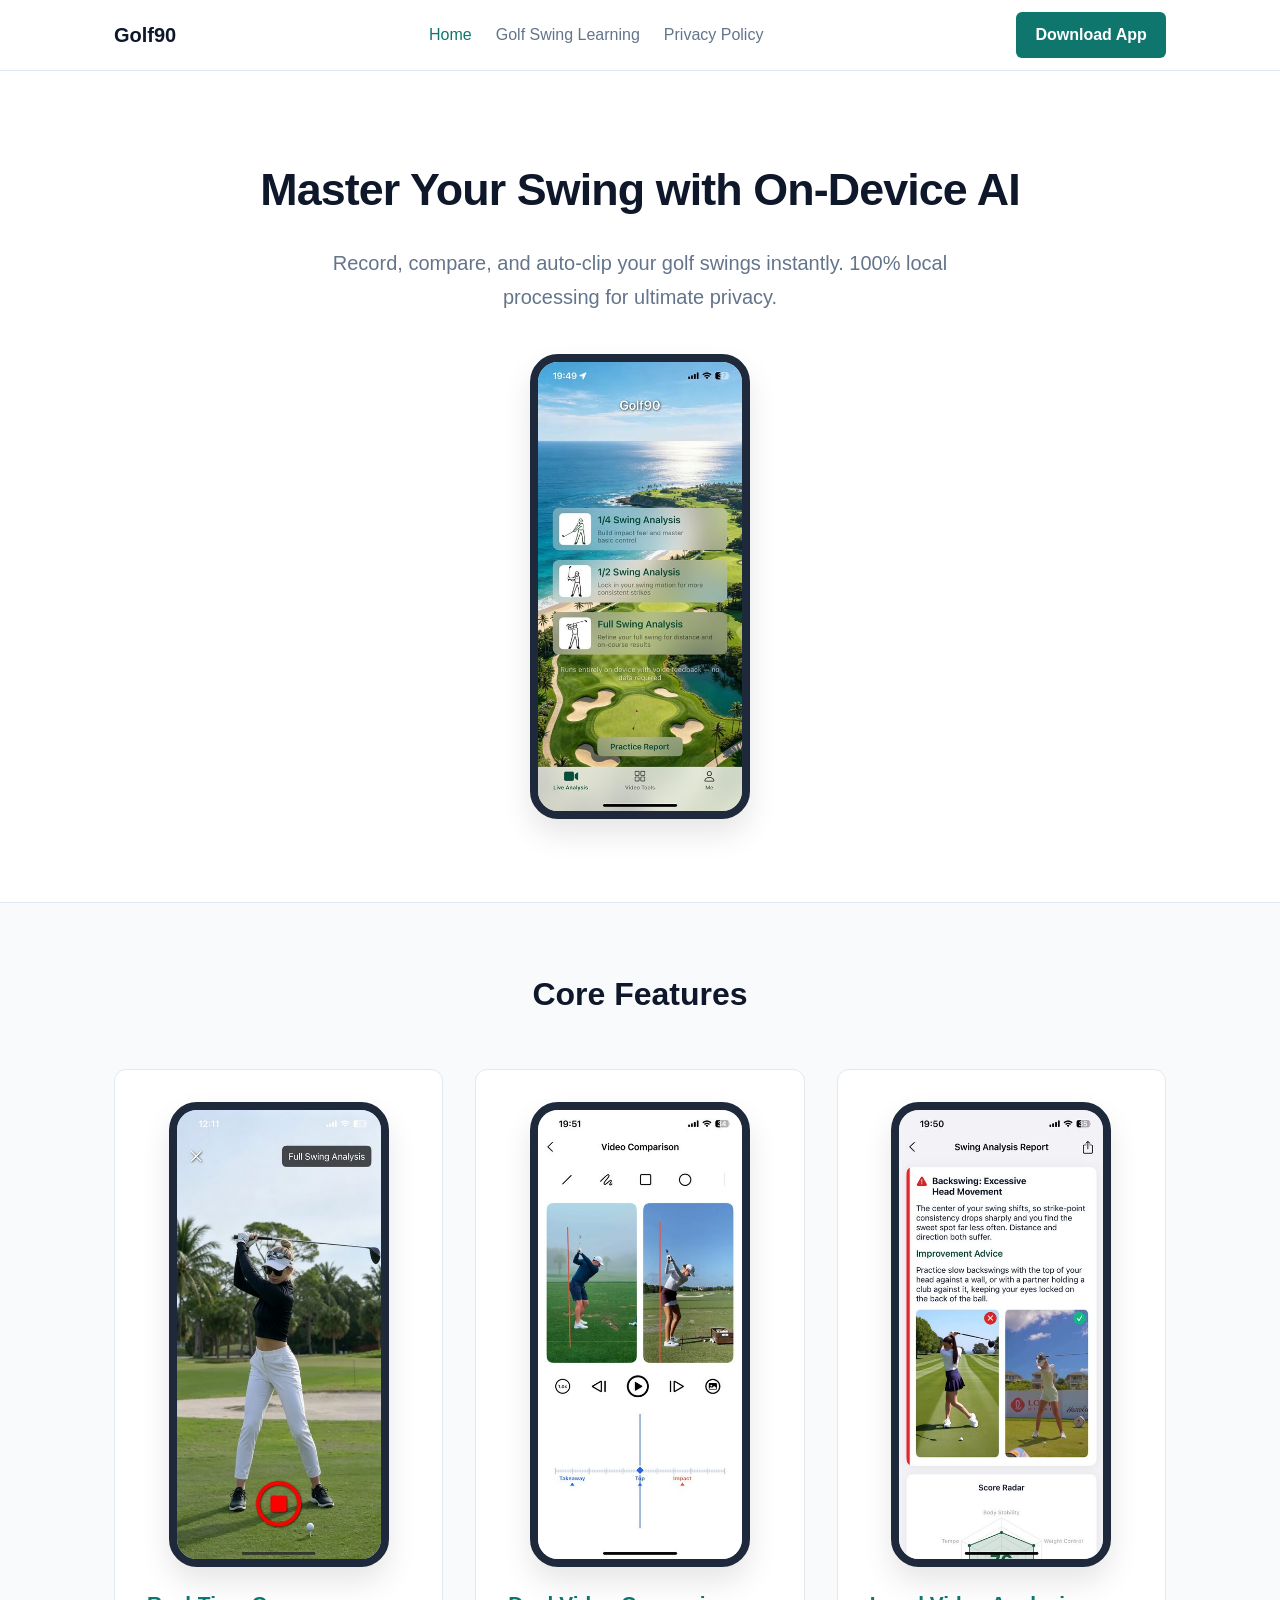
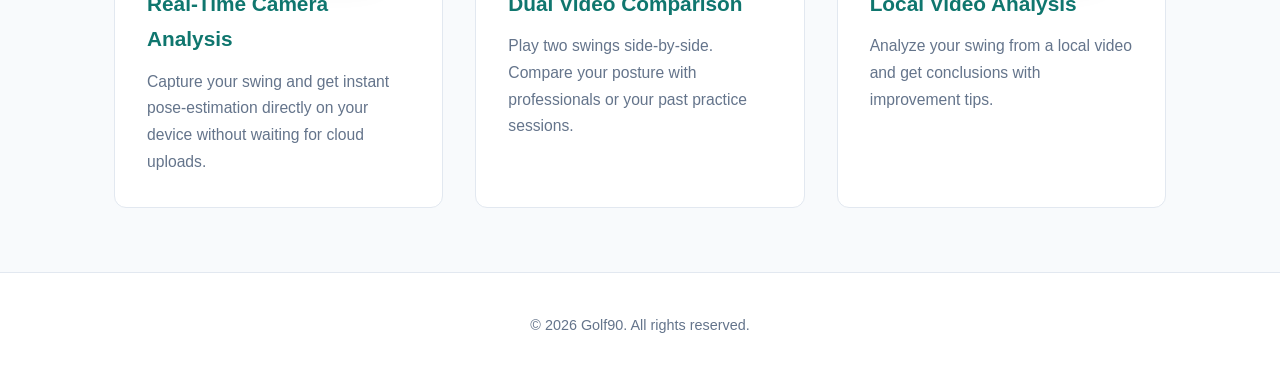
==== commit fdd2c6fe: "Update index.html" ====
--- a/index.html
+++ b/index.html
@@ -6,6 +6,15 @@
   <title>Golf90 - AI Golf Swing Analysis</title>
   <link rel="stylesheet" href="style.css">
 </head>
+<!-- Google tag (gtag.js) -->
+<script async src="https://www.googletagmanager.com/gtag/js?id=G-7NRB3NM912"></script>
+<script>
+  window.dataLayer = window.dataLayer || [];
+  function gtag(){dataLayer.push(arguments);}
+  gtag('js', new Date());
+
+  gtag('config', 'G-7NRB3NM912');
+</script>
 <body>
 <header>
   <div class="container navbar">
